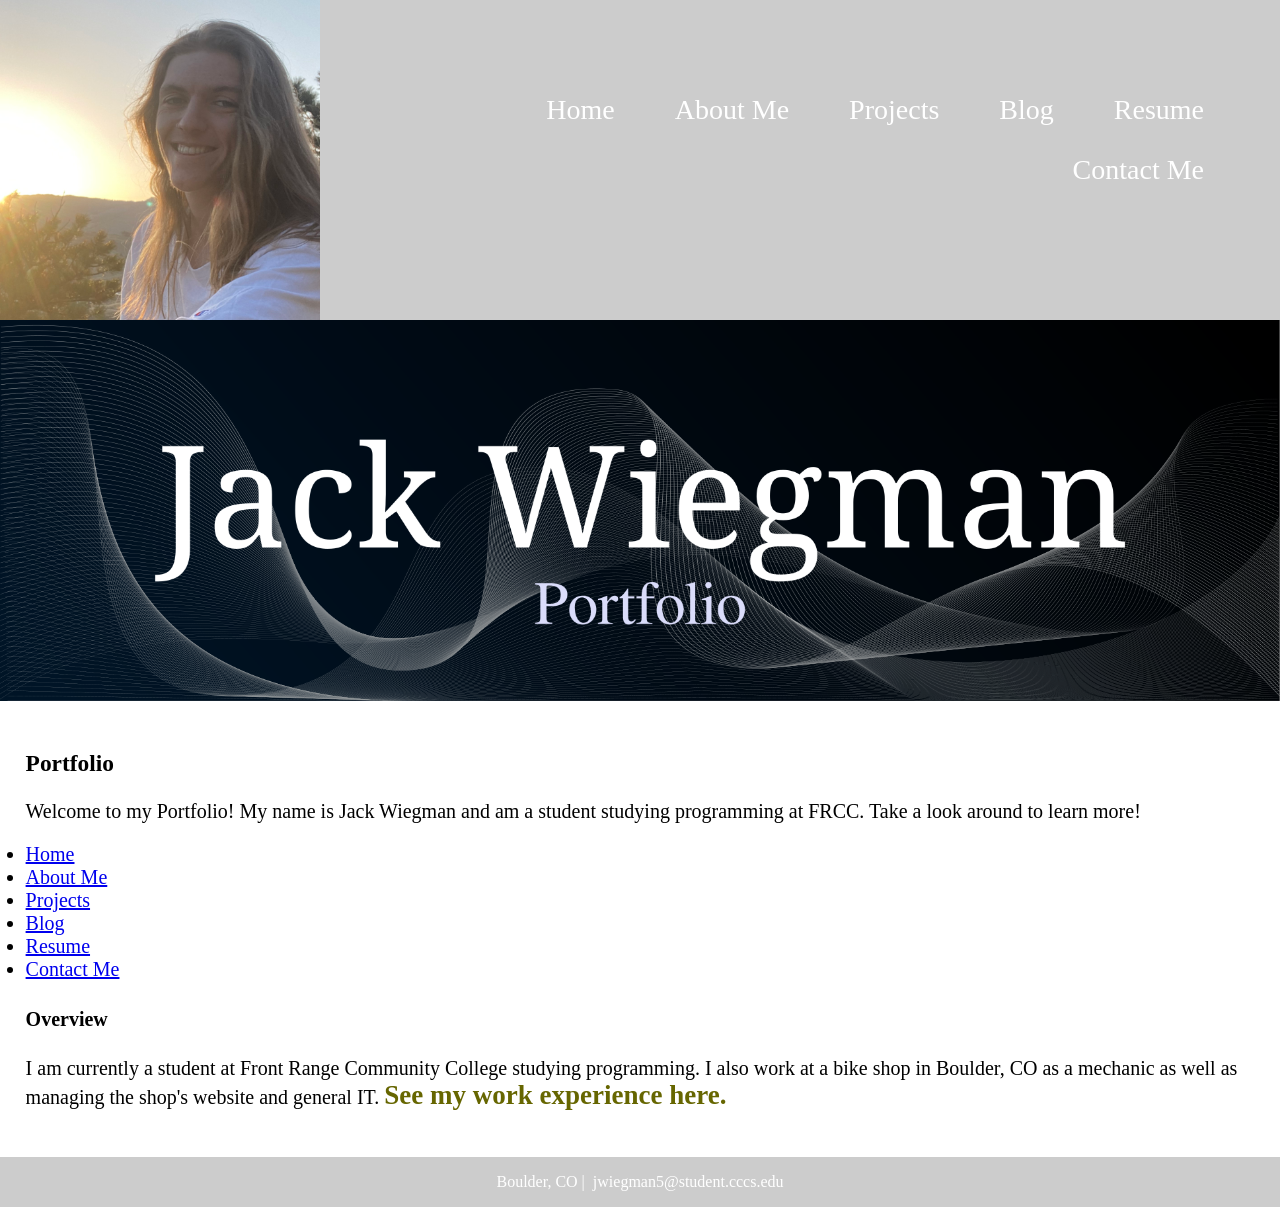
==== index.html @ 96d57775 "Initial commit - bringing website back to life" ====
<!doctype html>
<!--    
    Student Name: Jack Wiegman
    File Name: index.html
    Date: 2025-02-08
-->
<html lang="en">
    <head>
        <title>Title</title>

        <meta charset="utf-8" />

        <link rel="stylesheet" href="styles/styles.css" />
    </head>

    <body>
        <header>
            <a href="index.html"
                ><img src="./images/jack-self-pic-header.png" alt="Picture of myself." />
            </a>
        </header>

        <nav>
            <ul>
                <li><a href="index.html">Home</a></li>
                <li><a href="about.html">About Me</a></li>
                <li><a href="projects.html">Projects</a></li>
                <li><a href="blog.html">Blog</a></li>
                <li><a href="resume.html">Resume</a></li>
                <li><a href="contact.html">Contact Me</a></li>
            </ul>
        </nav>

        <!-- Hero Image -->
        <div id="image">
            <img
                src="images/hero-image-banner.png"
                alt="Abstract dark background name and portfolio titled over it"
            />
        </div>

        <main>
            <div>
                <h3>Portfolio</h3>
                <p>
                    Welcome to my Portfolio! My name is Jack Wiegman and am a student studying
                    programming at FRCC. Take a look around to learn more!
                </p>

                <div id="home-resource-list">
                    <ul>
                        <li><a href="index.html">Home</a></li>
                        <li><a href="about.html">About Me</a></li>
                        <li><a href="projects.html">Projects</a></li>
                        <li><a href="blog.html">Blog</a></li>
                        <li><a href="resume.html">Resume</a></li>
                        <li><a href="contact.html">Contact Me</a></li>
                    </ul>
                </div>

                <h4>Overview</h4>

                <p>
                    I am currently a student at Front Range Community College studying programming.
                    I also work at a bike shop in Boulder, CO as a mechanic as well as managing the
                    shop's website and general IT.
                    <span class="action">See my work experience here.</span>
                </p>
            </div>
        </main>

        <footer>
            <p>
                Boulder, CO&nbsp;&#124;&nbsp;
                <a href="mailto:jwiegman5@student.cccs.edu">jwiegman5@student.cccs.edu</a>
            </p>
        </footer>
    </body>
</html>
---- styles/styles.css ----
/*  
* Author: Jack Wiegman
* Project: Portfolio Website
* File Name: styles.css
* Date: 2025-03-03
*/

/* CSS Reset */
body,
nav,
header,
main,
footer,
h1,
div,
img,
ul {
    margin: 0;
    padding: 0;
    border: 0;
}

/* Body and images */
body {
    background-color: #ccc;
}

img {
    max-width: 100%;
    display: block;
    clear: right;
}

header {
    width: 25%;
    float: left;
}

nav {
    width: 70%;
    float: right;
    margin: 5em 3em 0 0;
}

nav ul {
    list-style-type: none;
    margin: 0;
    text-align: right;
}

nav li {
    display: inline-block;
    font-size: 1.75em;
}

nav li a {
    display: block;
    color: #fff;
    text-align: center;
    padding: 0.5em 1em;
    text-decoration: none;
}

main {
    clear: left;
    background-color: #fff;
    padding: 2%;
    font-size: 1.25em;
}

.action {
    font-size: 1.35em;
    color: #666600;
    font-weight: bold;
}

.external-link {
    color: #666600;
    font-weight: bold;
    text-decoration: none;
}

#contact {
    text-align: center;
}

#contact a {
    color: #666600;
    text-decoration: none;
}

.map {
    border: 2px solid #000;
}

footer {
    font-size: 1em;
    text-align: center;
    color: #fff;
    padding: 0 1em;
}

footer p a {
    color: #fff;
    text-decoration: none;
}
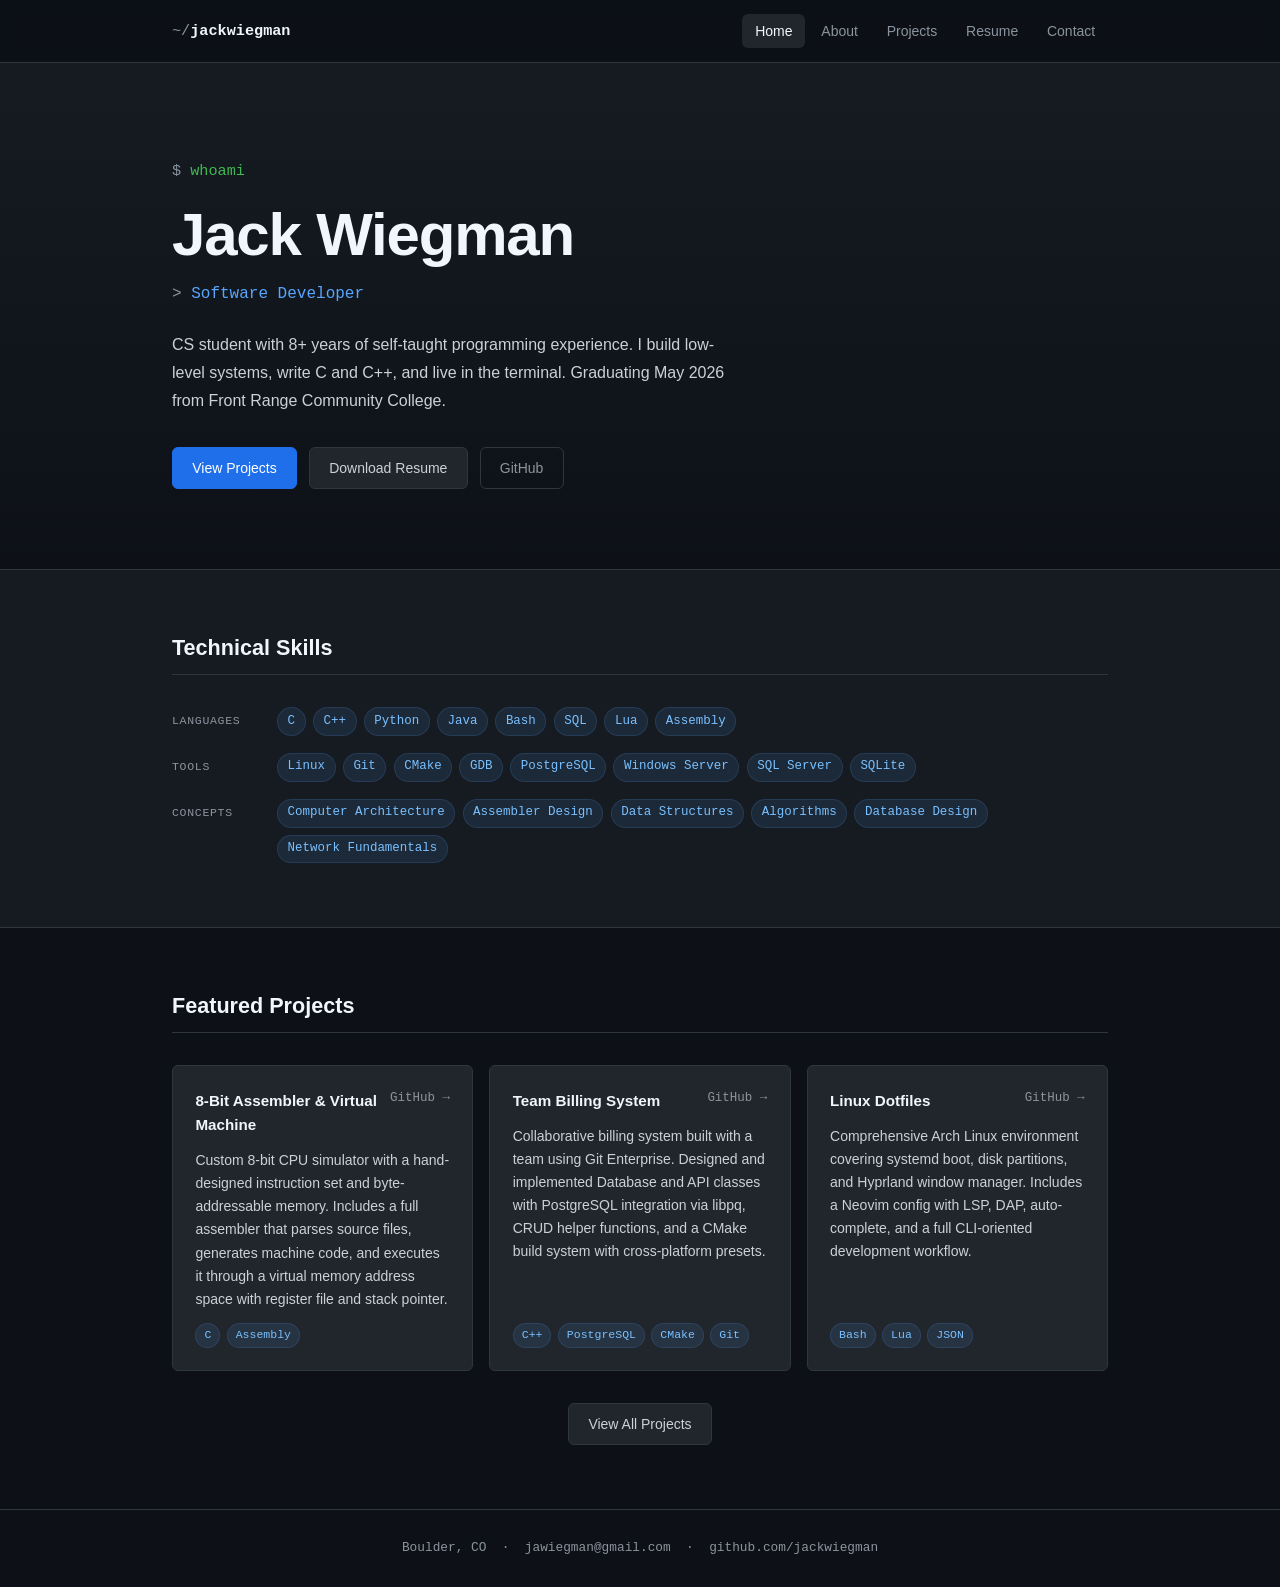
==== commit 9fe7ffa8: "Rebuild portfolio site with dark theme and updated content Complete rewrite of all pages and styles:" ====
--- a/index.html
+++ b/index.html
@@ -1,79 +1,162 @@
 <!doctype html>
-<!--    
-    Student Name: Jack Wiegman
-    File Name: index.html
-    Date: 2025-02-08
--->
 <html lang="en">
     <head>
-        <title>Title</title>
-
         <meta charset="utf-8" />
-
+        <meta name="viewport" content="width=device-width, initial-scale=1.0" />
+        <title>Jack Wiegman — Software Developer</title>
         <link rel="stylesheet" href="styles/styles.css" />
     </head>
+    <body>
 
-    <body>
-        <header>
-            <a href="index.html"
-                ><img src="./images/jack-self-pic-header.png" alt="Picture of myself." />
-            </a>
-        </header>
-
-        <nav>
-            <ul>
-                <li><a href="index.html">Home</a></li>
-                <li><a href="about.html">About Me</a></li>
-                <li><a href="projects.html">Projects</a></li>
-                <li><a href="blog.html">Blog</a></li>
-                <li><a href="resume.html">Resume</a></li>
-                <li><a href="contact.html">Contact Me</a></li>
-            </ul>
+        <nav class="navbar">
+            <div class="container">
+                <a href="index.html" class="nav-brand">jackwiegman</a>
+                <ul class="nav-links">
+                    <li><a href="index.html" class="active">Home</a></li>
+                    <li><a href="about.html">About</a></li>
+                    <li><a href="projects.html">Projects</a></li>
+                    <li><a href="resume.html">Resume</a></li>
+                    <li><a href="contact.html">Contact</a></li>
+                </ul>
+            </div>
         </nav>
 
-        <!-- Hero Image -->
-        <div id="image">
-            <img
-                src="images/hero-image-banner.png"
-                alt="Abstract dark background name and portfolio titled over it"
-            />
-        </div>
+        <section class="hero">
+            <div class="container">
+                <p class="hero-greeting">whoami</p>
+                <h1 class="hero-name">Jack Wiegman</h1>
+                <p class="hero-title">Software Developer</p>
+                <p class="hero-summary">
+                    CS student with 8+ years of self-taught programming experience.
+                    I build low-level systems, write C and C++, and live in the terminal.
+                    Graduating May 2026 from Front Range Community College.
+                </p>
+                <div class="hero-actions">
+                    <a href="projects.html" class="btn btn-primary">View Projects</a>
+                    <a href="External/JackWiegman_Resume1.pdf" class="btn btn-secondary" download>Download Resume</a>
+                    <a href="https://github.com/jackwiegman" class="btn btn-ghost" target="_blank" rel="noopener">GitHub</a>
+                </div>
+            </div>
+        </section>
 
-        <main>
-            <div>
-                <h3>Portfolio</h3>
+        <section class="skills-section">
+            <div class="container">
+                <h2 class="section-title">Technical Skills</h2>
+                <div class="skills-grid">
+                    <div class="skill-group">
+                        <span class="skill-label">Languages</span>
+                        <div class="skill-tags">
+                            <span class="tag">C</span>
+                            <span class="tag">C++</span>
+                            <span class="tag">Python</span>
+                            <span class="tag">Java</span>
+                            <span class="tag">Bash</span>
+                            <span class="tag">SQL</span>
+                            <span class="tag">Lua</span>
+                            <span class="tag">Assembly</span>
+                        </div>
+                    </div>
+                    <div class="skill-group">
+                        <span class="skill-label">Tools</span>
+                        <div class="skill-tags">
+                            <span class="tag">Linux</span>
+                            <span class="tag">Git</span>
+                            <span class="tag">CMake</span>
+                            <span class="tag">GDB</span>
+                            <span class="tag">PostgreSQL</span>
+                            <span class="tag">Windows Server</span>
+                            <span class="tag">SQL Server</span>
+                            <span class="tag">SQLite</span>
+                        </div>
+                    </div>
+                    <div class="skill-group">
+                        <span class="skill-label">Concepts</span>
+                        <div class="skill-tags">
+                            <span class="tag">Computer Architecture</span>
+                            <span class="tag">Assembler Design</span>
+                            <span class="tag">Data Structures</span>
+                            <span class="tag">Algorithms</span>
+                            <span class="tag">Database Design</span>
+                            <span class="tag">Network Fundamentals</span>
+                        </div>
+                    </div>
+                </div>
+            </div>
+        </section>
+
+        <section>
+            <div class="container">
+                <h2 class="section-title">Featured Projects</h2>
+                <div class="projects-grid">
+
+                    <div class="project-card">
+                        <div class="project-card-header">
+                            <span class="project-name">8-Bit Assembler &amp; Virtual Machine</span>
+                            <a href="https://github.com/jackwiegman" class="project-link" target="_blank" rel="noopener">GitHub →</a>
+                        </div>
+                        <p class="project-desc">
+                            Custom 8-bit CPU simulator with a hand-designed instruction set and byte-addressable
+                            memory. Includes a full assembler that parses source files, generates machine code,
+                            and executes it through a virtual memory address space with register file and stack pointer.
+                        </p>
+                        <div class="project-tags">
+                            <span class="tag">C</span>
+                            <span class="tag">Assembly</span>
+                        </div>
+                    </div>
+
+                    <div class="project-card">
+                        <div class="project-card-header">
+                            <span class="project-name">Team Billing System</span>
+                            <a href="https://github.com/jackwiegman" class="project-link" target="_blank" rel="noopener">GitHub →</a>
+                        </div>
+                        <p class="project-desc">
+                            Collaborative billing system built with a team using Git Enterprise. Designed and
+                            implemented Database and API classes with PostgreSQL integration via libpq, CRUD
+                            helper functions, and a CMake build system with cross-platform presets.
+                        </p>
+                        <div class="project-tags">
+                            <span class="tag">C++</span>
+                            <span class="tag">PostgreSQL</span>
+                            <span class="tag">CMake</span>
+                            <span class="tag">Git</span>
+                        </div>
+                    </div>
+
+                    <div class="project-card">
+                        <div class="project-card-header">
+                            <span class="project-name">Linux Dotfiles</span>
+                            <a href="https://github.com/jackwiegman" class="project-link" target="_blank" rel="noopener">GitHub →</a>
+                        </div>
+                        <p class="project-desc">
+                            Comprehensive Arch Linux environment covering systemd boot, disk partitions, and
+                            Hyprland window manager. Includes a Neovim config with LSP, DAP, auto-complete,
+                            and a full CLI-oriented development workflow.
+                        </p>
+                        <div class="project-tags">
+                            <span class="tag">Bash</span>
+                            <span class="tag">Lua</span>
+                            <span class="tag">JSON</span>
+                        </div>
+                    </div>
+
+                </div>
+                <div class="projects-cta">
+                    <a href="projects.html" class="btn btn-secondary">View All Projects</a>
+                </div>
+            </div>
+        </section>
+
+        <footer>
+            <div class="container">
                 <p>
-                    Welcome to my Portfolio! My name is Jack Wiegman and am a student studying
-                    programming at FRCC. Take a look around to learn more!
-                </p>
-
-                <div id="home-resource-list">
-                    <ul>
-                        <li><a href="index.html">Home</a></li>
-                        <li><a href="about.html">About Me</a></li>
-                        <li><a href="projects.html">Projects</a></li>
-                        <li><a href="blog.html">Blog</a></li>
-                        <li><a href="resume.html">Resume</a></li>
-                        <li><a href="contact.html">Contact Me</a></li>
-                    </ul>
-                </div>
-
-                <h4>Overview</h4>
-
-                <p>
-                    I am currently a student at Front Range Community College studying programming.
-                    I also work at a bike shop in Boulder, CO as a mechanic as well as managing the
-                    shop's website and general IT.
-                    <span class="action">See my work experience here.</span>
+                    Boulder, CO &nbsp;·&nbsp;
+                    <a href="mailto:jawiegman@gmail.com">jawiegman@gmail.com</a>
+                    &nbsp;·&nbsp;
+                    <a href="https://github.com/jackwiegman" target="_blank" rel="noopener">github.com/jackwiegman</a>
                 </p>
             </div>
-        </main>
+        </footer>
 
-        <footer>
-            <p>
-                Boulder, CO&nbsp;&#124;&nbsp;
-                <a href="mailto:jwiegman5@student.cccs.edu">jwiegman5@student.cccs.edu</a>
-            </p>
-        </footer>
     </body>
 </html>
--- a/styles/styles.css
+++ b/styles/styles.css
@@ -1,106 +1,668 @@
-/*  
-* Author: Jack Wiegman
-* Project: Portfolio Website
-* File Name: styles.css
-* Date: 2025-03-03
-*/
-
-/* CSS Reset */
-body,
-nav,
-header,
-main,
-footer,
-h1,
-div,
-img,
-ul {
+/* ===== VARIABLES & RESET ===== */
+*, *::before, *::after {
+    box-sizing: border-box;
     margin: 0;
     padding: 0;
-    border: 0;
-}
-
-/* Body and images */
+}
+
+:root {
+    --bg:           #0d1117;
+    --bg-secondary: #161b22;
+    --bg-card:      #21262d;
+    --border:       #30363d;
+    --text:         #c9d1d9;
+    --text-muted:   #8b949e;
+    --heading:      #f0f6fc;
+    --accent:       #58a6ff;
+    --accent-dim:   #1f6feb;
+    --green:        #3fb950;
+    --tag-bg:       rgba(88, 166, 255, 0.1);
+    --tag-text:     #79c0ff;
+    --tag-border:   rgba(88, 166, 255, 0.15);
+    --max-width:    1000px;
+    --radius:       6px;
+    --font-sans: -apple-system, BlinkMacSystemFont, 'Segoe UI', Roboto, Oxygen, Ubuntu, sans-serif;
+    --font-mono: 'JetBrains Mono', 'Fira Code', 'Cascadia Code', 'Consolas', 'Liberation Mono', monospace;
+}
+
 body {
-    background-color: #ccc;
+    background-color: var(--bg);
+    color: var(--text);
+    font-family: var(--font-sans);
+    line-height: 1.6;
 }
 
 img {
     max-width: 100%;
     display: block;
-    clear: right;
-}
-
-header {
-    width: 25%;
-    float: left;
-}
-
-nav {
-    width: 70%;
-    float: right;
-    margin: 5em 3em 0 0;
-}
-
-nav ul {
-    list-style-type: none;
-    margin: 0;
-    text-align: right;
-}
-
-nav li {
+}
+
+a {
+    color: var(--accent);
+    text-decoration: none;
+}
+
+a:hover {
+    text-decoration: underline;
+}
+
+h1, h2, h3, h4, h5, h6 {
+    color: var(--heading);
+    line-height: 1.3;
+}
+
+ul {
+    list-style: none;
+}
+
+/* ===== LAYOUT ===== */
+.container {
+    max-width: var(--max-width);
+    margin: 0 auto;
+    padding: 0 2rem;
+}
+
+section {
+    padding: 4rem 0;
+}
+
+/* ===== NAVBAR ===== */
+.navbar {
+    position: sticky;
+    top: 0;
+    z-index: 100;
+    background-color: rgba(13, 17, 23, 0.92);
+    border-bottom: 1px solid var(--border);
+    backdrop-filter: blur(8px);
+    -webkit-backdrop-filter: blur(8px);
+}
+
+.navbar .container {
+    display: flex;
+    align-items: center;
+    justify-content: space-between;
+    padding-top: 0.9rem;
+    padding-bottom: 0.9rem;
+}
+
+.nav-brand {
+    font-family: var(--font-mono);
+    font-size: 0.95rem;
+    color: var(--heading);
+    font-weight: 600;
+    text-decoration: none;
+}
+
+.nav-brand::before {
+    content: '~/';
+    color: var(--text-muted);
+    font-weight: 400;
+}
+
+.nav-brand:hover {
+    color: var(--accent);
+    text-decoration: none;
+}
+
+.nav-links {
+    display: flex;
+    gap: 0.2rem;
+}
+
+.nav-links a {
+    display: block;
+    padding: 0.35rem 0.8rem;
+    color: var(--text-muted);
+    text-decoration: none;
+    border-radius: var(--radius);
+    font-size: 0.875rem;
+    transition: color 0.15s, background-color 0.15s;
+}
+
+.nav-links a:hover,
+.nav-links a.active {
+    color: var(--heading);
+    background-color: var(--bg-card);
+    text-decoration: none;
+}
+
+/* ===== BUTTONS ===== */
+.btn {
     display: inline-block;
-    font-size: 1.75em;
-}
-
-nav li a {
-    display: block;
+    padding: 0.55rem 1.2rem;
+    border-radius: var(--radius);
+    font-size: 0.875rem;
+    font-weight: 500;
+    text-decoration: none;
+    transition: background-color 0.15s, border-color 0.15s, color 0.15s;
+    border: 1px solid transparent;
+    cursor: pointer;
+}
+
+.btn:hover {
+    text-decoration: none;
+}
+
+.btn-primary {
+    background-color: var(--accent-dim);
     color: #fff;
+    border-color: var(--accent-dim);
+}
+
+.btn-primary:hover {
+    background-color: #388bfd;
+    border-color: #388bfd;
+    color: #fff;
+}
+
+.btn-secondary {
+    background-color: var(--bg-card);
+    color: var(--text);
+    border-color: var(--border);
+}
+
+.btn-secondary:hover {
+    border-color: var(--text-muted);
+    color: var(--heading);
+}
+
+.btn-ghost {
+    background-color: transparent;
+    color: var(--text-muted);
+    border-color: var(--border);
+}
+
+.btn-ghost:hover {
+    color: var(--heading);
+    border-color: var(--text-muted);
+}
+
+/* ===== SECTION TITLE ===== */
+.section-title {
+    font-size: 1.35rem;
+    font-weight: 600;
+    margin-bottom: 2rem;
+    padding-bottom: 0.75rem;
+    border-bottom: 1px solid var(--border);
+    color: var(--heading);
+}
+
+/* ===== TAGS ===== */
+.tag {
+    display: inline-block;
+    padding: 0.2rem 0.6rem;
+    border-radius: 20px;
+    background-color: var(--tag-bg);
+    color: var(--tag-text);
+    font-size: 0.78rem;
+    font-family: var(--font-mono);
+    border: 1px solid var(--tag-border);
+}
+
+/* ===== HERO ===== */
+.hero {
+    padding: 6rem 0 5rem;
+    background: linear-gradient(180deg, var(--bg-secondary) 0%, var(--bg) 100%);
+    border-bottom: 1px solid var(--border);
+}
+
+.hero-greeting {
+    font-family: var(--font-mono);
+    color: var(--green);
+    font-size: 0.95rem;
+    margin-bottom: 0.75rem;
+}
+
+.hero-greeting::before {
+    content: '$ ';
+    color: var(--text-muted);
+}
+
+.hero-name {
+    font-size: clamp(2.5rem, 6vw, 3.75rem);
+    font-weight: 700;
+    color: var(--heading);
+    margin-bottom: 0.5rem;
+    letter-spacing: -0.02em;
+}
+
+.hero-title {
+    font-family: var(--font-mono);
+    font-size: 1rem;
+    color: var(--accent);
+    margin-bottom: 1.5rem;
+}
+
+.hero-title::before {
+    content: '> ';
+    color: var(--text-muted);
+}
+
+.hero-summary {
+    max-width: 560px;
+    color: var(--text);
+    font-size: 1rem;
+    margin-bottom: 2rem;
+    line-height: 1.75;
+}
+
+.hero-actions {
+    display: flex;
+    gap: 0.75rem;
+    flex-wrap: wrap;
+}
+
+/* ===== SKILLS SECTION ===== */
+.skills-section {
+    background-color: var(--bg-secondary);
+    border-bottom: 1px solid var(--border);
+}
+
+.skills-grid {
+    display: flex;
+    flex-direction: column;
+    gap: 1.1rem;
+}
+
+.skill-group {
+    display: flex;
+    align-items: flex-start;
+    gap: 1.25rem;
+}
+
+.skill-label {
+    font-family: var(--font-mono);
+    font-size: 0.72rem;
+    color: var(--text-muted);
+    min-width: 85px;
+    padding-top: 0.28rem;
+    text-transform: uppercase;
+    letter-spacing: 0.06em;
+    flex-shrink: 0;
+}
+
+.skill-tags {
+    display: flex;
+    flex-wrap: wrap;
+    gap: 0.45rem;
+}
+
+/* ===== PROJECT CARDS ===== */
+.projects-grid {
+    display: grid;
+    grid-template-columns: repeat(auto-fit, minmax(280px, 1fr));
+    gap: 1rem;
+    margin-bottom: 2rem;
+}
+
+.project-card {
+    background-color: var(--bg-card);
+    border: 1px solid var(--border);
+    border-radius: var(--radius);
+    padding: 1.4rem;
+    display: flex;
+    flex-direction: column;
+    gap: 0.75rem;
+    transition: border-color 0.15s;
+}
+
+.project-card:hover {
+    border-color: var(--text-muted);
+}
+
+.project-card-header {
+    display: flex;
+    justify-content: space-between;
+    align-items: flex-start;
+    gap: 0.75rem;
+}
+
+.project-name {
+    font-size: 0.95rem;
+    font-weight: 600;
+    color: var(--heading);
+}
+
+.project-link {
+    color: var(--text-muted);
+    font-size: 0.78rem;
+    font-family: var(--font-mono);
+    white-space: nowrap;
+    flex-shrink: 0;
+    text-decoration: none;
+}
+
+.project-link:hover {
+    color: var(--accent);
+    text-decoration: none;
+}
+
+.project-desc {
+    color: var(--text);
+    font-size: 0.875rem;
+    line-height: 1.65;
+    flex: 1;
+}
+
+.project-tags {
+    display: flex;
+    flex-wrap: wrap;
+    gap: 0.4rem;
+}
+
+.project-tags .tag {
+    font-size: 0.72rem;
+    padding: 0.15rem 0.5rem;
+}
+
+.projects-cta {
     text-align: center;
-    padding: 0.5em 1em;
-    text-decoration: none;
-}
-
-main {
-    clear: left;
-    background-color: #fff;
-    padding: 2%;
-    font-size: 1.25em;
-}
-
-.action {
-    font-size: 1.35em;
-    color: #666600;
-    font-weight: bold;
-}
-
-.external-link {
-    color: #666600;
-    font-weight: bold;
-    text-decoration: none;
-}
-
-#contact {
+}
+
+/* ===== PAGE HERO (inner pages) ===== */
+.page-hero {
+    padding: 3rem 0 2.25rem;
+    background-color: var(--bg-secondary);
+    border-bottom: 1px solid var(--border);
+}
+
+.page-hero h1 {
+    font-size: 1.9rem;
+    font-weight: 700;
+    margin-bottom: 0.35rem;
+}
+
+.page-hero p {
+    color: var(--text-muted);
+    font-family: var(--font-mono);
+    font-size: 0.85rem;
+}
+
+/* ===== ABOUT ===== */
+.about-text p {
+    margin-bottom: 1rem;
+    line-height: 1.8;
+    font-size: 0.975rem;
+}
+
+.about-text p:last-child {
+    margin-bottom: 0;
+}
+
+/* ===== RESUME ===== */
+.resume-header {
+    display: flex;
+    align-items: center;
+    gap: 2rem;
+    padding: 1.75rem 2rem;
+    background-color: var(--bg-card);
+    border: 1px solid var(--border);
+    border-radius: var(--radius);
+    margin-bottom: 2.5rem;
+}
+
+.resume-photo {
+    width: 110px;
+    height: 110px;
+    border-radius: 50%;
+    object-fit: cover;
+    object-position: top;
+    border: 2px solid var(--border);
+    flex-shrink: 0;
+}
+
+.resume-header-info h1 {
+    font-size: 1.6rem;
+    margin-bottom: 0.2rem;
+}
+
+.resume-header-title {
+    font-family: var(--font-mono);
+    color: var(--accent);
+    font-size: 0.875rem;
+    margin-bottom: 0.75rem;
+}
+
+.resume-contact-line {
+    display: flex;
+    flex-wrap: wrap;
+    gap: 0.35rem 1.25rem;
+    font-size: 0.82rem;
+    color: var(--text-muted);
+    margin-bottom: 1rem;
+}
+
+.resume-contact-line a {
+    color: var(--text-muted);
+    text-decoration: none;
+}
+
+.resume-contact-line a:hover {
+    color: var(--accent);
+}
+
+.resume-body {
+    display: flex;
+    flex-direction: column;
+    gap: 2.25rem;
+}
+
+.resume-section h2 {
+    font-size: 0.72rem;
+    font-weight: 600;
+    text-transform: uppercase;
+    letter-spacing: 0.1em;
+    color: var(--text-muted);
+    font-family: var(--font-mono);
+    margin-bottom: 1rem;
+    padding-bottom: 0.5rem;
+    border-bottom: 1px solid var(--border);
+}
+
+.resume-section > p {
+    color: var(--text);
+    font-size: 0.9rem;
+    line-height: 1.75;
+}
+
+.resume-entry {
+    margin-bottom: 1.5rem;
+}
+
+.resume-entry:last-child {
+    margin-bottom: 0;
+}
+
+.resume-entry-header {
+    display: flex;
+    justify-content: space-between;
+    align-items: baseline;
+    gap: 1rem;
+    margin-bottom: 0.2rem;
+    flex-wrap: wrap;
+}
+
+.resume-entry-title {
+    font-weight: 600;
+    color: var(--heading);
+    font-size: 0.95rem;
+}
+
+.resume-entry-meta {
+    color: var(--text-muted);
+    font-size: 0.8rem;
+    font-family: var(--font-mono);
+    white-space: nowrap;
+}
+
+.resume-entry-meta a {
+    color: var(--text-muted);
+    text-decoration: none;
+}
+
+.resume-entry-meta a:hover {
+    color: var(--accent);
+}
+
+.resume-entry-org {
+    color: var(--text-muted);
+    font-size: 0.85rem;
+    margin-bottom: 0.5rem;
+}
+
+.resume-section ul {
+    padding-left: 1.1rem;
+    list-style: disc;
+    display: flex;
+    flex-direction: column;
+    gap: 0.3rem;
+    margin-top: 0.4rem;
+}
+
+.resume-section ul li {
+    font-size: 0.875rem;
+    color: var(--text);
+    line-height: 1.55;
+}
+
+.skills-table {
+    display: flex;
+    flex-direction: column;
+    gap: 0.6rem;
+}
+
+.skills-row {
+    display: grid;
+    grid-template-columns: 100px 1fr;
+    gap: 1rem;
+    font-size: 0.875rem;
+}
+
+.skills-row-label {
+    font-weight: 600;
+    color: var(--heading);
+}
+
+.skills-row-value {
+    color: var(--text);
+}
+
+/* ===== CONTACT ===== */
+.contact-grid {
+    display: grid;
+    grid-template-columns: repeat(auto-fit, minmax(210px, 1fr));
+    gap: 1rem;
+    margin-bottom: 2rem;
+}
+
+.contact-card {
+    background-color: var(--bg-card);
+    border: 1px solid var(--border);
+    border-radius: var(--radius);
+    padding: 1.4rem;
+    transition: border-color 0.15s;
+}
+
+.contact-card:hover {
+    border-color: var(--text-muted);
+}
+
+.contact-card-label {
+    font-family: var(--font-mono);
+    font-size: 0.7rem;
+    text-transform: uppercase;
+    letter-spacing: 0.08em;
+    color: var(--text-muted);
+    margin-bottom: 0.4rem;
+}
+
+.contact-card-value {
+    font-size: 0.925rem;
+    color: var(--heading);
+}
+
+.contact-card-value a {
+    color: var(--heading);
+    text-decoration: none;
+}
+
+.contact-card-value a:hover {
+    color: var(--accent);
+}
+
+/* ===== FOOTER ===== */
+footer {
+    border-top: 1px solid var(--border);
+    padding: 1.75rem 0;
     text-align: center;
 }
 
-#contact a {
-    color: #666600;
-    text-decoration: none;
-}
-
-.map {
-    border: 2px solid #000;
-}
-
-footer {
-    font-size: 1em;
-    text-align: center;
-    color: #fff;
-    padding: 0 1em;
-}
-
-footer p a {
-    color: #fff;
-    text-decoration: none;
-}
+footer p {
+    color: var(--text-muted);
+    font-size: 0.8rem;
+    font-family: var(--font-mono);
+}
+
+footer a {
+    color: var(--text-muted);
+    text-decoration: none;
+}
+
+footer a:hover {
+    color: var(--accent);
+}
+
+/* ===== RESPONSIVE ===== */
+@media (max-width: 640px) {
+    .hero {
+        padding: 4rem 0 3rem;
+    }
+
+    .nav-brand {
+        font-size: 0.85rem;
+    }
+
+    .nav-links a {
+        padding: 0.35rem 0.5rem;
+        font-size: 0.8rem;
+    }
+
+    .skill-group {
+        flex-direction: column;
+        gap: 0.4rem;
+    }
+
+    .skill-label {
+        min-width: unset;
+        padding-top: 0;
+    }
+
+    .resume-header {
+        flex-direction: column;
+        text-align: center;
+        gap: 1.25rem;
+    }
+
+    .resume-contact-line {
+        justify-content: center;
+    }
+
+    .resume-entry-header {
+        flex-direction: column;
+        gap: 0.15rem;
+    }
+
+    .resume-entry-meta {
+        white-space: normal;
+    }
+
+    .skills-row {
+        grid-template-columns: 1fr;
+        gap: 0.15rem;
+    }
+
+    .skills-row-label {
+        color: var(--text-muted);
+        font-size: 0.8rem;
+    }
+}
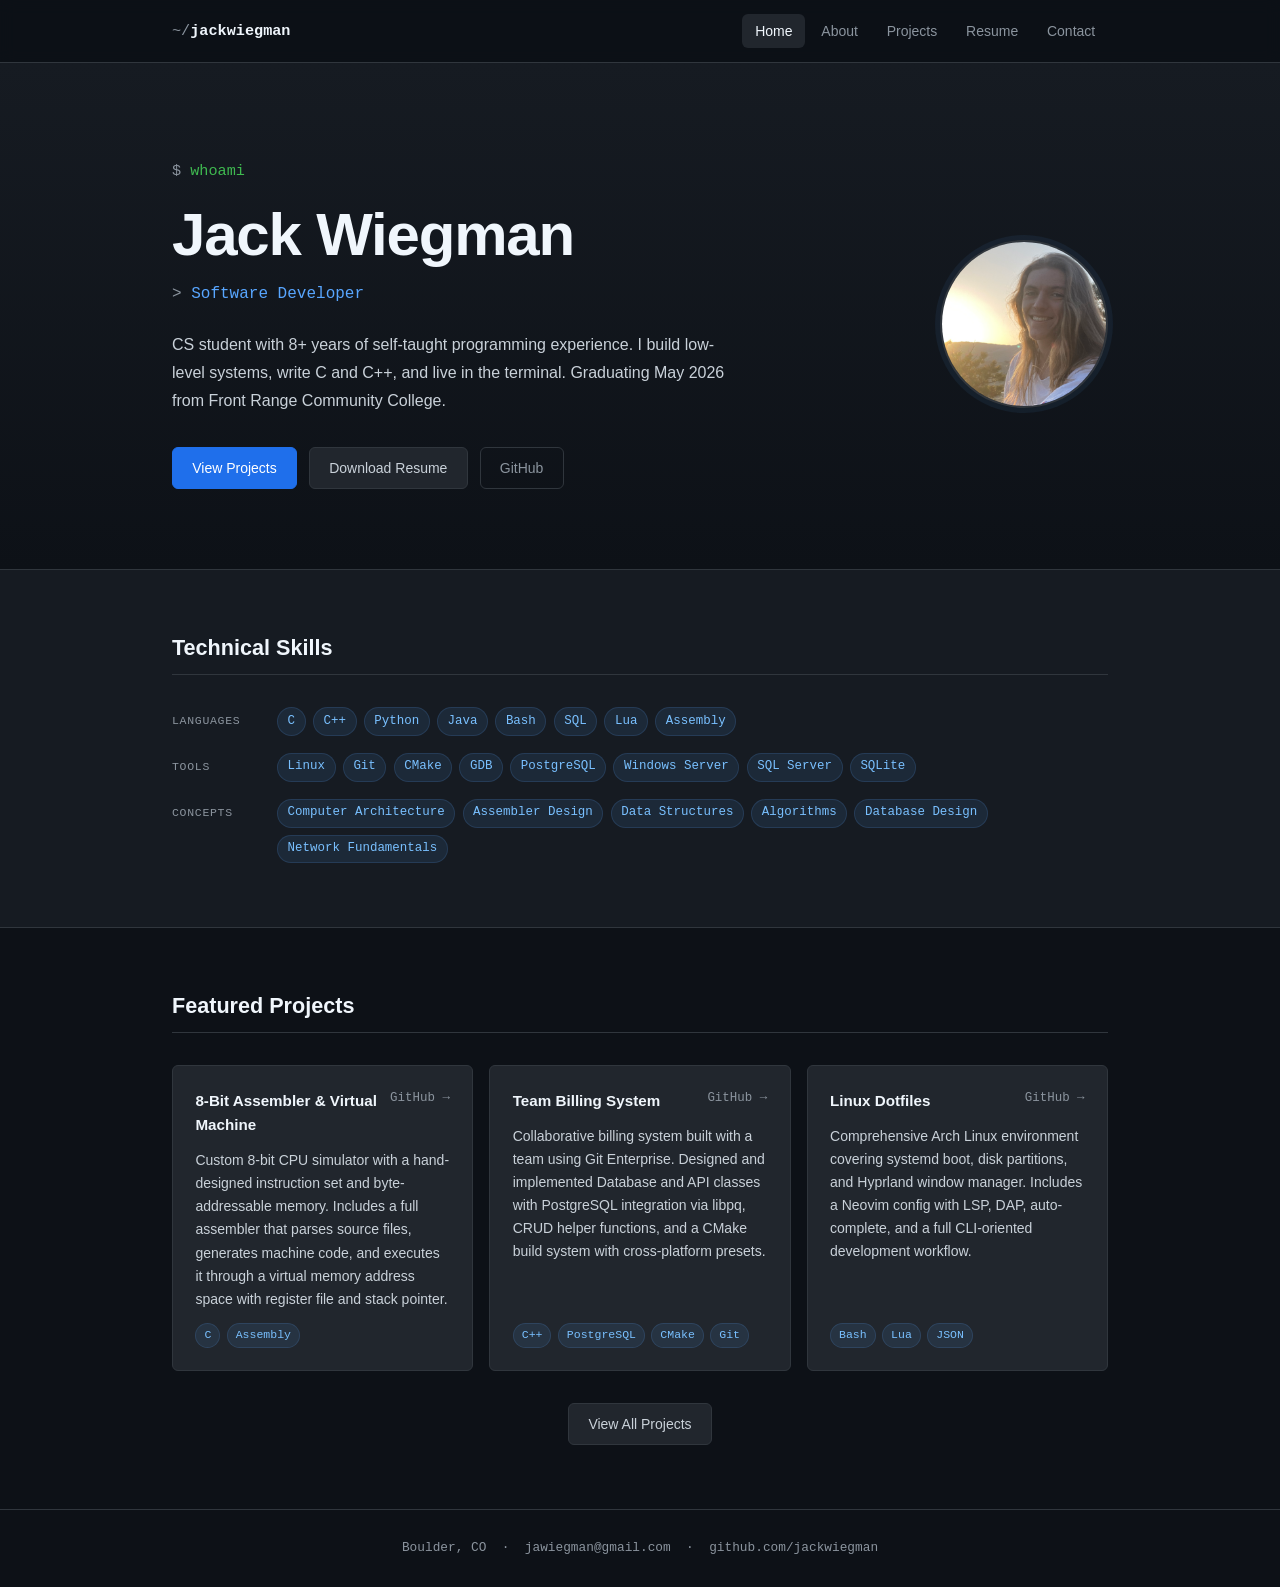
==== commit e4575047: "Add circular profile photo to hero section Two-column hero layout on desktop with 168px circle photo" ====
--- a/index.html
+++ b/index.html
@@ -23,18 +23,23 @@
 
         <section class="hero">
             <div class="container">
-                <p class="hero-greeting">whoami</p>
-                <h1 class="hero-name">Jack Wiegman</h1>
-                <p class="hero-title">Software Developer</p>
-                <p class="hero-summary">
-                    CS student with 8+ years of self-taught programming experience.
-                    I build low-level systems, write C and C++, and live in the terminal.
-                    Graduating May 2026 from Front Range Community College.
-                </p>
-                <div class="hero-actions">
-                    <a href="projects.html" class="btn btn-primary">View Projects</a>
-                    <a href="External/JackWiegman_Resume1.pdf" class="btn btn-secondary" download>Download Resume</a>
-                    <a href="https://github.com/jackwiegman" class="btn btn-ghost" target="_blank" rel="noopener">GitHub</a>
+                <div class="hero-content">
+                    <p class="hero-greeting">whoami</p>
+                    <h1 class="hero-name">Jack Wiegman</h1>
+                    <p class="hero-title">Software Developer</p>
+                    <p class="hero-summary">
+                        CS student with 8+ years of self-taught programming experience.
+                        I build low-level systems, write C and C++, and live in the terminal.
+                        Graduating May 2026 from Front Range Community College.
+                    </p>
+                    <div class="hero-actions">
+                        <a href="projects.html" class="btn btn-primary">View Projects</a>
+                        <a href="External/JackWiegman_Resume1.pdf" class="btn btn-secondary" download>Download Resume</a>
+                        <a href="https://github.com/jackwiegman" class="btn btn-ghost" target="_blank" rel="noopener">GitHub</a>
+                    </div>
+                </div>
+                <div class="hero-photo-wrap">
+                    <img src="images/jack-self-pic-header.png" alt="Jack Wiegman" class="hero-photo" />
                 </div>
             </div>
         </section>
--- a/styles/styles.css
+++ b/styles/styles.css
@@ -612,12 +612,42 @@
     color: var(--accent);
 }
 
+/* ===== HERO PHOTO ===== */
+.hero .container {
+    display: flex;
+    align-items: center;
+    gap: 4rem;
+}
+
+.hero-content {
+    flex: 1;
+    min-width: 0;
+}
+
+.hero-photo-wrap {
+    flex-shrink: 0;
+}
+
+.hero-photo {
+    width: 168px;
+    height: 168px;
+    border-radius: 50%;
+    object-fit: cover;
+    object-position: top;
+    border: 2px solid var(--border);
+    box-shadow: 0 0 0 5px rgba(88, 166, 255, 0.07);
+}
+
 /* ===== RESPONSIVE ===== */
 @media (max-width: 640px) {
     .hero {
         padding: 4rem 0 3rem;
     }
 
+    .hero-photo-wrap {
+        display: none;
+    }
+
     .nav-brand {
         font-size: 0.85rem;
     }
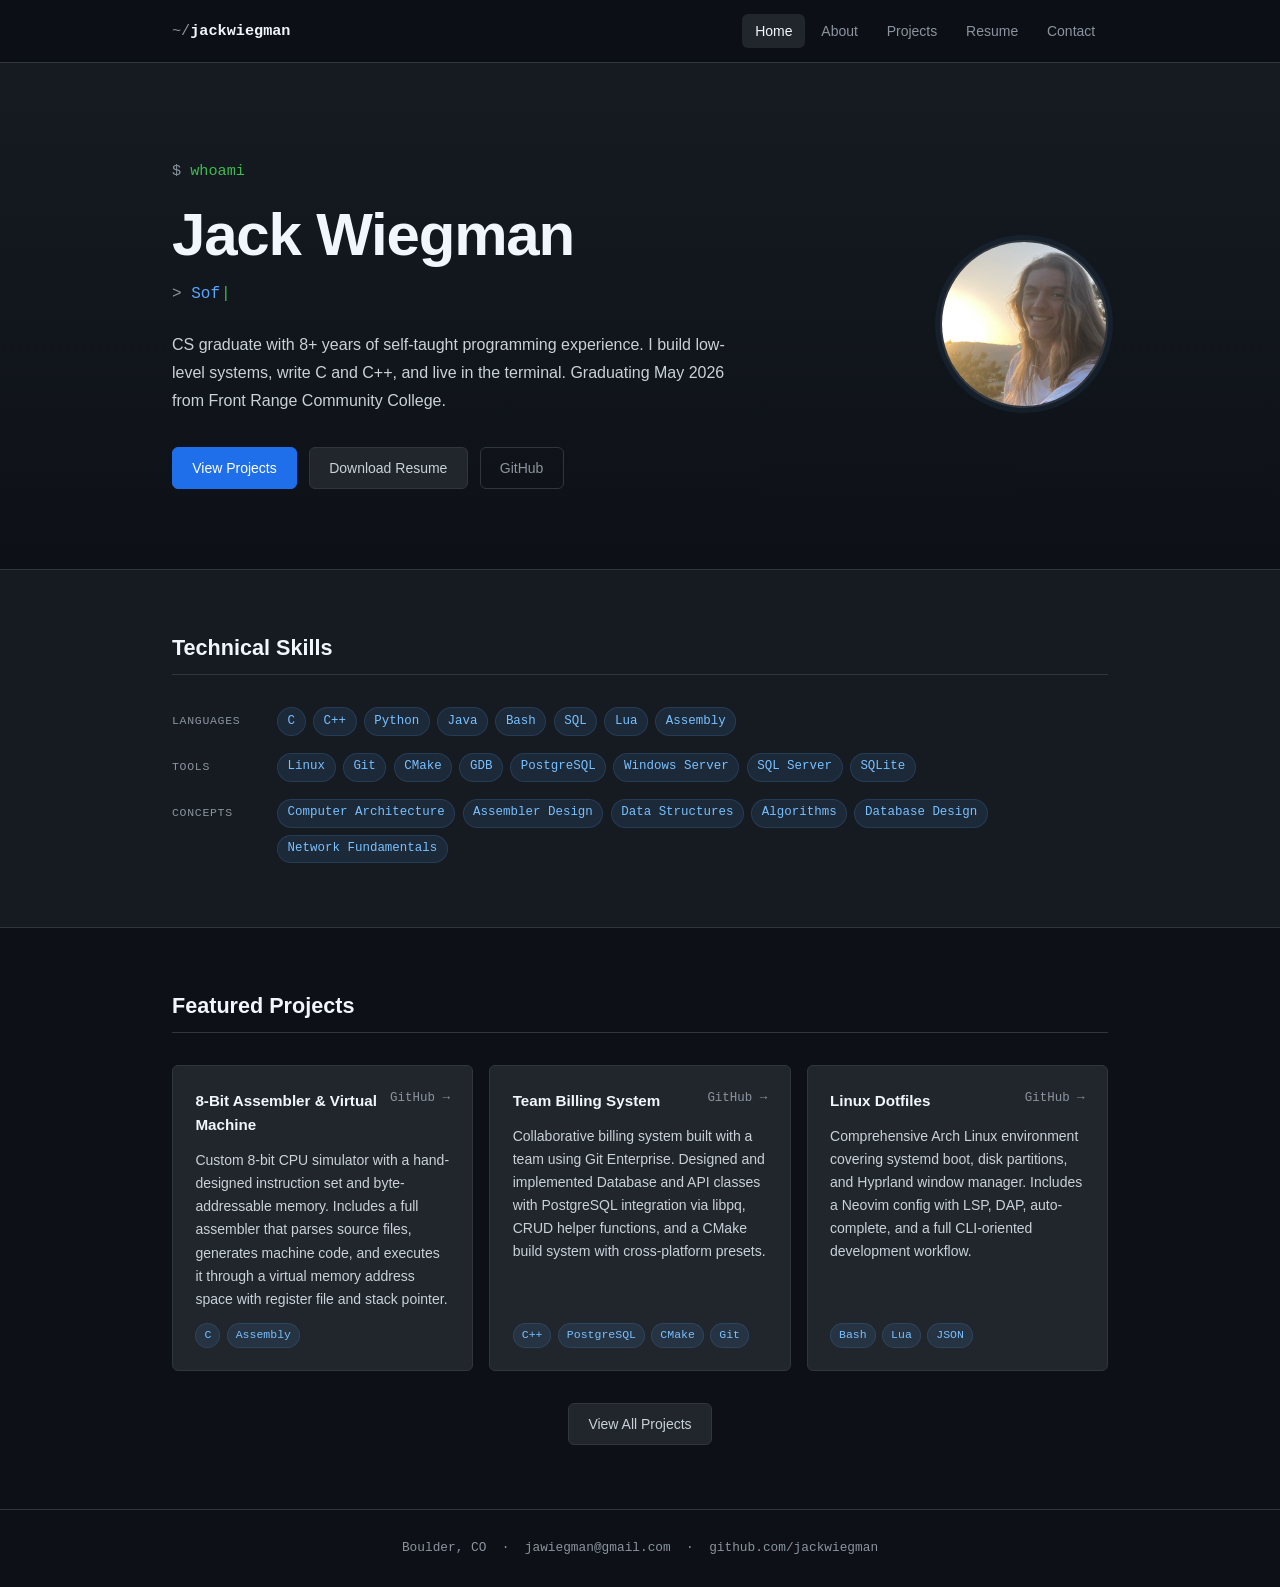
==== commit 64318567: "Update bio" ====
--- a/index.html
+++ b/index.html
@@ -28,7 +28,7 @@
                     <h1 class="hero-name">Jack Wiegman</h1>
                     <p class="hero-title">Software Developer</p>
                     <p class="hero-summary">
-                        CS student with 8+ years of self-taught programming experience.
+                        CS graduate with 8+ years of self-taught programming experience.
                         I build low-level systems, write C and C++, and live in the terminal.
                         Graduating May 2026 from Front Range Community College.
                     </p>
@@ -163,5 +163,6 @@
             </div>
         </footer>
 
+        <script src="scripts/hero.js"></script>
     </body>
 </html>
--- a/styles/styles.css
+++ b/styles/styles.css
@@ -612,6 +612,19 @@
     color: var(--accent);
 }
 
+/* ===== TYPING CURSOR ===== */
+.typing::after {
+    content: '|';
+    color: var(--green);
+    margin-left: 1px;
+    animation: cursor-blink 0.65s step-end infinite;
+}
+
+@keyframes cursor-blink {
+    0%, 100% { opacity: 1; }
+    50%       { opacity: 0; }
+}
+
 /* ===== HERO PHOTO ===== */
 .hero .container {
     display: flex;
